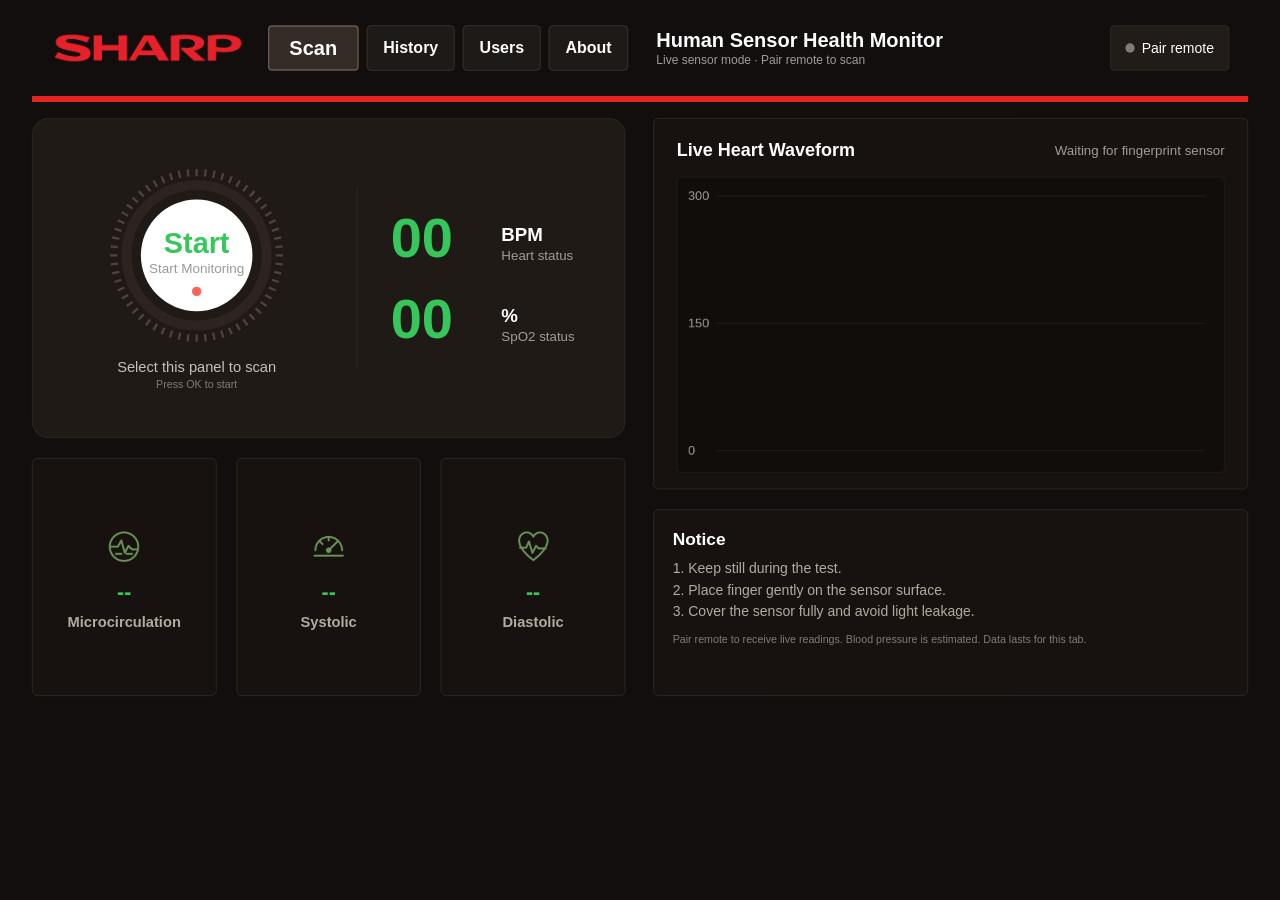
==== v8/index.html @ edf5dcdd "Add isolated V8 development site" ====
<!doctype html><html lang="en"><head><meta charset="utf-8"><meta name="viewport" content="width=device-width,initial-scale=1"><title>Human Health Monitor</title><meta name="description" content="Health sensor dashboard: measurements, pulse waveform, profiles and session reports."><link rel="icon" href="data:image/svg+xml,%3Csvg xmlns='http://www.w3.org/2000/svg' viewBox='0 0 32 32'%3E%3Crect width='32' height='32' rx='8' fill='%230b2430'/%3E%3Cpath d='M4 17h6l3-8 5 15 3-7h7' fill='none' stroke='%235de2c1' stroke-width='3'/%3E%3C/svg%3E"><link rel="stylesheet" href="style.css?v=5"></head><body><div id="stage"><header><div class="brandLogo"><img src="assets/logo_sharp.png" alt="SHARP"></div><nav><button data-page="monitor" class="active">Scan</button><button data-page="reports">History</button><button data-page="users">Users</button><button data-page="about">About</button></nav><div class="heading"><h1 id="pageTitle">Human Sensor Health Monitor</h1><p id="subtitle">Live sensor mode · Pair remote to scan</p></div><button id="connect" class="connection"><i></i><span id="deviceName">Pair remote</span></button></header><main><section id="monitor" class="page scan"><div class="leftStack"><button class="collect" id="start" aria-label="Start health scan"><div class="ringAction"><div class="ring" id="ring"><svg viewBox="0 0 270 270" aria-hidden="true"><g id="ticks"></g><circle cx="135" cy="135" r="105.3" fill="none" stroke="#2d241f" stroke-width="14.85"/><circle id="progressArc" cx="135" cy="135" r="105.3" fill="none" stroke="#35c759" stroke-width="14.85" stroke-linecap="round" stroke-dasharray="661.619" stroke-dashoffset="661.619" transform="rotate(-90 135 135)"/><circle cx="135" cy="135" r="83.7" fill="white"/></svg><div class="ringText"><strong id="countdown">Start</strong><span id="ringCaption">Start Monitoring</span><i></i></div></div><span id="sessionTitle">Select this panel to scan</span><small id="sessionCopy">Press OK to start</small></div><div class="collectDivider"></div><div class="liveNumbers"><div class="liveRow"><strong id="hr">00</strong><div><b>BPM</b><span>Heart status</span></div></div><div class="liveRow"><strong id="spo">00</strong><div><b>%</b><span>SpO2 status</span></div></div></div></button><div class="bottomCards"><article class="panel"><img src="assets/microcirculation.png" alt=""><strong id="micro">--</strong><b>Microcirculation</b></article><article class="panel" title="Estimated from heart rate, not a measured blood pressure"><img src="assets/pressure.png" alt=""><strong id="sys">--</strong><b>Systolic</b></article><article class="panel" title="Estimated from heart rate, not a measured blood pressure"><img src="assets/hrv.png" alt=""><strong id="dia">--</strong><b>Diastolic</b></article></div></div><div class="rightStack"><article class="panel wavePanel"><div class="waveHead"><h2>Live Heart Waveform</h2><span id="waveLabel">Waiting for fingerprint sensor</span></div><div class="chart"><canvas id="wave" aria-label="Live heart waveform" role="img"></canvas></div></article><article class="panel noticePanel"><h2>Notice</h2><p>1. Keep still during the test.<br>2. Place finger gently on the sensor surface.<br>3. Cover the sensor fully and avoid light leakage.</p><small id="notice" role="status">Pair remote to receive live readings. Blood pressure is estimated. Data lasts for this tab.</small></article></div></section><section id="reports" class="page historyPage" hidden><aside class="panel historyNav" id="historyNav"></aside><div class="panel historyContent"><div class="sectionhead"><div><h2 id="historyHeading">Report</h2><p>Latest 10 full health reports</p></div><button class="gold" id="latestReport">View Latest Report</button></div><div class="historyColumns"><div class="chart historyChart"><h2>Trend Chart</h2><div id="trend"></div></div><div class="chart historyRecords"><h2>Records</h2><div id="history"></div><div id="empty" class="empty">No records yet</div></div></div><div class="historyDesc"><span id="historyDesc">Recent scan measurements and comparisons of core health metrics.</span><button id="download">Export CSV</button></div></div></section><section id="users" class="page usersPage" hidden><article class="panel profilesPanel"><div class="sectionhead"><h2>Family Members</h2><button class="gold" id="addUser">Add User</button></div><div id="userCards"></div></article><article class="panel settingsPanel"><h2>Privacy & Authorization</h2><div class="setting"><span class="settingIcon">♧</span><div><h3>Local Only</h3><p>Profiles and measurements remain in this browser tab. Export reports before closing the tab.</p></div><span class="tag">ON</span></div><div class="setting"><span class="settingIcon">♧</span><div><h3>Family Notifications</h3><p>Family notifications are not available in this web edition.</p></div><span class="tag muted">OFF</span></div><label class="profileLabel">Active user<select id="profile"></select></label></article></section><section id="about" class="page aboutPage" hidden><article class="panel aboutPanel"><div class="aboutBrand"><img src="assets/logo_sharp.png" alt="SHARP"><div><p class="aboutKicker">TV APPLICATION INFORMATION</p><h2>Human Sensor Health Monitor</h2><p>Health measurements and session reporting through a compatible SHARP sensor remote.</p></div></div><div class="aboutGrid"><div><span>Version</span><strong>0.2.0 · TV Native BLE</strong></div><div><span>Release date</span><strong>24 September 2026</strong></div><div><span>Release time</span><strong>15:57 CEST (UTC+02:00)</strong></div><div><span>Author</span><strong>Alexander Jermakov</strong></div></div><div class="aboutFunction"><h3>Main function</h3><p>Connect to a compatible SHARP sensor remote and display heart rate, blood oxygen saturation, microcirculation, estimated blood-pressure values, a live pulse waveform, user profiles, and session history.</p></div><footer>© 2026 Sharp Corporation. All rights reserved.</footer></article></section></main><section id="reportDetail" hidden></section></div><div hidden><span id="date"></span><span id="modeBadge"></span><span id="sessionLabel"></span><span id="sessionMeta"></span><span id="signalLabel"></span><span id="hrv"></span><span id="fatigue"></span><span id="bp"></span><button id="stop"></button></div><dialog id="userDialog"><form id="userForm"><h2>Add profile</h2><label>Name<input name="name" required maxlength="60" autocomplete="off"></label><div class="formrow"><label>Age<input name="age" type="number" min="1" max="120"></label><label>Gender<select name="gender"><option>Not specified</option><option>Female</option><option>Male</option><option>Other</option></select></label></div><div class="formrow"><label>Height (cm)<input name="height" type="number" min="30" max="250"></label><label>Weight (kg)<input name="weight" type="number" min="1" max="350" step="0.1"></label></div><p class="mini">Session only. Closing this tab clears this profile.</p><div class="actions"><button type="button" id="cancelUser">Cancel</button><button class="primary">Create profile</button></div></form></dialog><dialog id="remoteDialog"><h2>Connect remote</h2><p id="remoteHelp">Remotes already authorized for this website appear below.</p><div id="remoteList" class="remoteList"></div><p id="remoteEmpty" class="mini">No saved remote is authorized for this website yet.</p><div class="actions remoteActions"><button id="cancelRemote">Cancel</button><button id="findRemote" class="primary">Find paired or nearby remote</button></div></dialog><dialog id="scanDialog"><h2>Place your finger on the sensor</h2><p>Cover the sensor fully with your finger. Keep still and avoid light leaking around your finger.</p><p>When ready, start the 40-second measurement and keep your finger in place until it finishes.</p><div class="actions"><button id="cancelScan">Cancel</button><button id="confirmScan" class="primary">Start scan</button></div></dialog><script src="app.js?v=8"></script></body></html>
---- v8/style.css ----
*{box-sizing:border-box}:root{color-scheme:dark;--accent:#e52320;--green:#35c759;--bg:#120e0d;--muted:#a09c95}body{margin:0;background:var(--bg);font-family:Roboto,Arial,sans-serif;color:white}#stage{width:1920px;height:1080px;padding:0 48px 36px;transform-origin:top left;position:relative}button,input,select{font:inherit;color:inherit}button{cursor:pointer;border:1px solid #382e28;background:#221c19;border-radius:6px;padding:12px 22px}button:focus-visible{outline:3px solid #fff;outline-offset:2px}button:hover{background:#2c231d}button:disabled{opacity:.4;cursor:default}header{height:153px;display:flex;align-items:center;padding:0 28px;border-bottom:9px solid var(--accent);gap:0}.brandLogo{padding:6px;margin-right:28px;flex-shrink:0}.brandLogo img{display:block;width:280px;height:56px;object-fit:contain}nav{display:flex;height:80px;padding:6px;gap:12px;flex-shrink:0}nav button{font-size:24px;font-weight:bold;background:#1e1a17;border-color:#4a3f38;padding:0 24px}nav button:first-child{font-size:30px;padding:0 30px}nav button.active{background:#352c27;border:2px solid #6b5a50}.heading{margin-left:36px;margin-right:20px;min-width:0;flex:1}.heading h1{font-size:30px;white-space:nowrap;margin:0;font-weight:700}.heading p{font-size:18px;color:var(--muted);white-space:nowrap;overflow:hidden;text-overflow:ellipsis;margin:3px 0 0}.connection{display:flex;gap:10px;align-items:center;white-space:nowrap;height:68px;margin-left:14px;font-size:21px}.connection i{width:14px;height:14px;border-radius:50%;background:#7f7b75}.connection.connected i{background:var(--green)}main{margin-top:24px;height:867px}.page{height:100%}.scan{display:grid;grid-template-columns:890px 1fr;gap:42px}.leftStack,.rightStack{display:flex;flex-direction:column;min-height:0}.panel{background:#171210;border:1px solid #3d2f26;border-radius:8px}.collect{height:480px;flex-shrink:0;background:#201a17;border:1px solid #352b25;border-radius:24px;padding:24px 56px;display:flex;align-items:center;text-align:left}.collect:focus-visible{outline:none;border:3px solid var(--green);padding:22px 54px}.collect:hover{background:#201a17}.ringAction{width:380px;flex-shrink:0;display:flex;flex-direction:column;align-items:center}.ring{width:270px;height:270px;position:relative}.ring svg{width:100%;height:100%}.ringText{position:absolute;inset:0;display:flex;align-items:center;justify-content:center;flex-direction:column;gap:4px;padding-top:22px}.ringText strong{font-size:43.2px;line-height:1;color:var(--green)}.ringText span{font-size:20.25px;color:#999}.ringText i{width:13.5px;height:13.5px;background:#ff3b30;border-radius:50%;margin-top:12px;opacity:.8}.scanning .ringText i{animation:blink 1.6s infinite}@keyframes blink{50%{opacity:.05}}.ringAction>span{font-size:22px;color:#c4c1b9;margin-top:20px}.ringAction>small{font-size:16px;color:#7f7b75;margin-top:4px}.collectDivider{width:1px;height:272px;background:#332a24;margin:0 50px;flex-shrink:0}.liveNumbers{flex:1}.liveRow{display:flex;align-items:flex-end}.liveRow+.liveRow{margin-top:28px}.liveRow>strong{font-size:84px;line-height:1.12;color:var(--green);width:150px;flex-shrink:0}.liveRow>div{margin-left:16px;margin-bottom:8px;display:flex;flex-direction:column;white-space:nowrap}.liveRow b{font-size:28px}.liveRow span{font-size:20px;color:var(--muted);margin-top:4px}.bottomCards{display:grid;grid-template-columns:repeat(3,1fr);gap:30px;flex:1;margin-top:30px}.bottomCards article{display:flex;flex-direction:column;align-items:center;justify-content:center;padding:28px 22px 24px}.bottomCards img{width:64px;height:64px;object-fit:contain}.bottomCards strong{font-size:32px;color:var(--green);margin-top:18px}.bottomCards b{font-size:22px;color:#b0ac9f;margin-top:14px}.wavePanel{flex:1;min-height:0;padding:32px 34px 24px;display:flex;flex-direction:column}.waveHead{display:flex;align-items:center;justify-content:space-between;gap:12px}.waveHead h2{font-size:27px;white-space:nowrap;margin:0}.waveHead span{font-size:20px;color:var(--muted);text-align:right}.chart{background:#110d0b;border:1px solid #281e18;border-radius:6px}.wavePanel .chart{flex:1;min-height:0;margin-top:24px;padding:8px}canvas{width:100%;height:100%;display:block}.noticePanel{height:280px;flex-shrink:0;margin-top:30px;padding:28px}.noticePanel h2{font-size:26px;margin:0}.noticePanel p{font-size:21px;color:#b0ac9f;line-height:1.55;margin:12px 0 0}.noticePanel small{display:block;font-size:16px;line-height:1.4;color:#7f7b75;margin-top:14px}h2,h3,p{margin-top:0}.historyPage{display:grid;grid-template-columns:300px 1fr;gap:30px}.historyNav{padding:18px;display:flex;flex-direction:column;gap:16px}.historyNav button{height:72px;font-size:24px;text-align:left;padding:0 24px;font-weight:700}.historyNav button.active{background:#352c27;color:#e8ca85;border-color:#6b5a50}.historyContent{padding:32px;display:flex;flex-direction:column}.sectionhead{display:flex;align-items:center;justify-content:space-between;gap:20px}.sectionhead h2{font-size:30px;margin:0}.historyContent .sectionhead h2{font-size:44px}.sectionhead p{font-size:21px;color:var(--muted);margin:8px 0 0}.gold{background:linear-gradient(135deg,#e8ca85,#c49045);color:#3e2a14;border:0;border-radius:34px;font-size:22px;height:68px;padding:0 32px}.gold:hover{background:linear-gradient(135deg,#eacb88,#cf9b4f)}.historyColumns{display:grid;grid-template-columns:1.1fr .9fr;gap:24px;margin-top:22px;flex:1;min-height:0}.historyColumns>div{padding:28px;display:flex;flex-direction:column;min-height:0}.historyColumns h2{font-size:30px;margin:0 0 16px}.historyDesc{background:#211b15;color:#7d7465;padding:18px 32px;margin-top:20px;font-size:21px;display:flex;align-items:center;gap:20px}.historyDesc span{flex:1}.historyDesc button{font-size:18px}#history{overflow:auto}.record{width:100%;text-align:left;margin-bottom:12px;padding:18px;font-size:23px}.record small{font-size:18px;color:var(--muted);display:block;margin-top:8px}.empty{font-size:24px;color:var(--muted);text-align:center;margin:auto;padding:20px}#trend{height:100%;display:grid;align-items:center}#trend svg{width:100%;height:100%}.usersPage{display:grid;grid-template-columns:1fr 1fr;gap:36px}.profilesPanel,.settingsPanel{padding:34px;overflow:auto}.settingsPanel h2{font-size:30px}.setting{display:flex;align-items:center;gap:18px;padding:22px;margin-top:22px;background:#1b1513;border:1px solid #322720;border-radius:6px}.settingIcon{font-size:42px;color:#c49045}.setting h3{font-size:26px;margin:0}.setting p{font-size:22px;color:var(--muted);line-height:1.4;margin:6px 0 0}.tag{background:#293323;color:#d4e4cd;padding:10px 22px;font-size:19px;border-radius:6px}.muted{background:#201b18;color:#7f7b75}.profileLabel{display:flex;align-items:center;justify-content:space-between;margin-top:30px;font-size:22px;color:var(--muted)}select,input{background:#211a16;border:1px solid #4a3f38;border-radius:6px;padding:12px;font-size:22px}#userCards{margin-top:24px}.usercard{display:flex;align-items:center;gap:22px;padding:25px;margin-bottom:18px;border:1px solid #322720;background:#1b1513;border-radius:6px}.usercard.selected{border-color:#c49045;background:#251d18}.avatar{border-radius:50%;background:#413324;color:#e8ca85;width:72px;height:72px;display:grid;place-items:center;font-size:30px}.usercard h2{font-size:28px;margin:0 0 8px}.usercard p{font-size:20px;color:var(--muted);margin:4px 0}.usercard .userInfo{flex:1}.usercard button{font-size:20px}.usercard .editUser{padding:12px}dialog{background:#171210;color:white;border:1px solid #4a3f38;border-radius:12px;padding:30px;width:520px;max-width:90vw;font-size:18px}dialog::backdrop{background:#000b}dialog h2{font-size:26px}form label{display:grid;gap:8px;margin:16px 0}form input,form select{width:100%;font-size:18px}.formrow{display:grid;grid-template-columns:1fr 1fr;gap:15px}.actions{display:flex;justify-content:flex-end;gap:12px}.primary{background:#c49045;color:#26170b}.mini{font-size:14px;color:var(--muted)}.logoOptions{display:flex;gap:15px;margin:25px 0}.logoOptions img{width:170px;height:50px;object-fit:contain}.remoteList{display:grid;gap:10px;margin:20px 0}.remoteDevice{display:flex;align-items:center;justify-content:space-between;width:100%;text-align:left;padding:16px}.remoteDevice span{display:grid;gap:4px}.remoteDevice small{color:var(--muted)}.remoteDevice b{color:var(--green)}.remoteActions{margin-top:22px;flex-wrap:wrap}#reportDetail{position:absolute;inset:0;background:var(--bg);padding:24px 32px;z-index:3;display:grid;grid-template-columns:1.8fr 1fr;gap:16px}.reportMain,.reportAside{padding:16px;display:flex;flex-direction:column;gap:12px;min-height:0}.reportHeader{display:flex;align-items:center;justify-content:space-between;height:72px;gap:20px}.reportHeader h2{background:#3a3028;font-size:32px;padding:10px 32px;clip-path:polygon(0 0,95% 0,100% 100%,5% 100%);margin:0}.score{background:#24201c;padding:10px 18px;font-size:12px;color:var(--muted)}.score strong{display:block;font-size:24px;color:var(--green)}.reportGauges{display:grid;grid-template-columns:1fr 1fr;gap:20px;height:190px}.reportGauge{display:flex;align-items:center;justify-content:center;gap:18px;background:#1b1513;border:1px solid #322720;border-radius:6px;font-size:26px}.gauge{width:154px;height:154px;border-radius:50%;border:11px solid #35c759;display:flex;flex-direction:column;justify-content:center;align-items:center;color:#35c759;font-size:38px}.gauge small{font-size:18px;color:var(--muted)}.reportTiles{display:grid;grid-template-columns:repeat(4,1fr);gap:8px;height:105px}.tile{border:1px solid #322720;padding:12px;background:#1b1513;display:flex;gap:10px;align-items:center;font-size:16px}.tile img{width:36px;height:36px}.tile strong{display:block;color:var(--green);font-size:24px;margin:8px 0}.reportCharts{display:grid;grid-template-columns:1fr 1fr;gap:12px;flex:1;min-height:0}.reportCharts>div{padding:18px;display:flex;flex-direction:column}.reportCharts h3{font-size:23px;margin:0}.reportCharts svg{width:100%;flex:1;min-height:0}.reportAdvice{height:180px;background:#1b1513;border:1px solid #322720;padding:24px}.reportAdvice h3{font-size:26px}.reportAdvice p{font-size:21px;color:var(--muted);line-height:1.5}.reportAside h2{font-size:26px;margin:0}.reportAside>p{font-size:16px;color:var(--muted);margin:0}.overall{height:110px;border:1px solid #322720;background:#1b1513;padding:20px;display:flex;justify-content:space-between;align-items:center;font-size:22px}.overall strong{font-size:32px;color:var(--green)}.miniCharts{display:grid;grid-template-columns:1fr 1fr;grid-template-rows:repeat(3,1fr);gap:10px;flex:1;min-height:0}.miniChart{padding:12px;border:1px solid #322720;background:#1b1513;display:flex;flex-direction:column}.miniChart h3{font-size:18px;margin:0;display:flex;justify-content:space-between}.miniChart h3 span{font-size:12px;color:#c49045}.miniChart svg{width:100%;flex:1;min-height:0}.miniValues{display:flex;justify-content:space-between;font-size:12px;color:var(--muted)}.miniValues strong{display:block;font-size:20px;color:var(--green)}.aboutPage{display:grid;place-items:center;padding:12px 72px 36px}.aboutPanel{width:100%;max-width:1450px;padding:54px 64px;display:flex;flex-direction:column;gap:38px;background:linear-gradient(145deg,#1d1714,#120e0d)}.aboutBrand{display:flex;align-items:center;gap:56px;padding-bottom:34px;border-bottom:2px solid var(--accent)}.aboutBrand img{width:360px;height:84px;object-fit:contain}.aboutBrand h2{font-size:46px;margin:4px 0 10px}.aboutBrand>div>p:last-child{font-size:22px;color:var(--muted);margin:0;line-height:1.45}.aboutKicker{font-size:17px;letter-spacing:.16em;color:var(--accent);font-weight:700;margin:0}.aboutGrid{display:grid;grid-template-columns:1fr 1fr;gap:22px}.aboutGrid>div{display:flex;align-items:center;justify-content:space-between;gap:24px;background:#211a17;border:1px solid #40332c;border-radius:8px;padding:24px 28px}.aboutGrid span{font-size:20px;color:var(--muted)}.aboutGrid strong{font-size:23px;text-align:right}.aboutFunction{background:#15100e;border-left:6px solid var(--green);padding:26px 32px}.aboutFunction h3{font-size:28px;margin:0 0 12px}.aboutFunction p{font-size:21px;color:#c2bdb5;line-height:1.55;margin:0}.aboutPanel footer{font-size:19px;color:#a09c95;text-align:center;padding-top:8px}[hidden]{display:none!important}@media(prefers-reduced-motion:reduce){*{animation:none!important}}@media(max-width:849px){#stage{width:100%;height:auto;padding:0 16px 24px}header{height:auto;min-height:125px;flex-wrap:wrap;padding:16px 0;gap:12px;border-bottom-width:4px}.brandLogo{margin-right:10px;padding:0}.brandLogo img{width:140px;height:28px}nav{height:46px;padding:0;gap:6px}nav button,nav button:first-child{font-size:16px;padding:0 15px}.heading{margin:0;order:3;width:100%;flex:auto}.heading h1{font-size:22px}.heading p{font-size:14px}.connection{margin:0;margin-left:auto;height:40px;font-size:13px;padding:8px}.connection i{width:9px;height:9px}main{height:auto;margin-top:18px}.scan{grid-template-columns:1fr;gap:20px}.collect{height:330px;padding:18px;justify-content:center}.collect:focus-visible{padding:16px}.ringAction{width:48%;}.ring{width:190px;height:190px}.ringText{padding-top:14px;gap:3px}.ringText strong{font-size:30px}.ringText span{font-size:14px}.ringText i{width:9px;height:9px;margin-top:8px}.ringAction>span{font-size:15px;margin-top:12px}.ringAction>small{font-size:13px}.collectDivider{height:190px;margin:0 20px}.liveRow>strong{font-size:48px;width:80px}.liveRow>div{margin-left:8px}.liveRow b{font-size:20px}.liveRow span{font-size:13px}.bottomCards{gap:12px;margin-top:16px;height:170px}.bottomCards article{padding:16px 6px}.bottomCards img{width:42px;height:42px}.bottomCards strong{font-size:24px;margin-top:10px}.bottomCards b{font-size:14px;margin-top:10px}.wavePanel{height:340px;flex:none;padding:20px}.waveHead h2{font-size:19px}.waveHead span{font-size:13px}.wavePanel .chart{margin-top:16px}.noticePanel{height:auto;margin-top:16px;padding:20px}.noticePanel h2{font-size:22px}.noticePanel p{font-size:16px}.noticePanel small{font-size:13px}.historyPage{grid-template-columns:1fr;gap:16px}.historyNav{display:flex;flex-direction:row;overflow:auto;padding:10px;gap:8px}.historyNav button{font-size:14px;white-space:nowrap;height:44px;padding:0 15px}.historyContent{padding:18px}.historyContent .sectionhead h2{font-size:26px}.sectionhead p{font-size:14px}.gold{font-size:14px;height:44px;padding:0 18px}.historyColumns{grid-template-columns:1fr}.historyColumns>div{padding:16px;min-height:220px}.historyColumns h2{font-size:22px}.historyDesc{padding:14px;font-size:14px;flex-wrap:wrap}.historyDesc button{font-size:14px}.record{font-size:17px}.record small{font-size:14px}.usersPage{grid-template-columns:1fr;gap:16px}.profilesPanel,.settingsPanel{padding:20px}.sectionhead h2,.settingsPanel h2{font-size:24px}.usercard{padding:14px;gap:12px}.avatar{width:44px;height:44px;font-size:24px}.usercard h2{font-size:21px}.usercard p{font-size:14px}.usercard button{font-size:14px;padding:10px}.setting{padding:14px;gap:12px}.setting h3{font-size:20px}.setting p{font-size:15px}.settingIcon{font-size:28px}.tag{padding:6px 12px;font-size:14px}.profileLabel,select{font-size:16px}#reportDetail{position:fixed;overflow:auto;grid-template-columns:1fr;padding:16px;display:block}.reportHeader h2{font-size:19px;padding:10px}.reportHeader button{font-size:14px;padding:10px}.score{font-size:10px;padding:8px}.reportGauges{height:140px;gap:10px}.gauge{width:100px;height:100px;font-size:28px;border-width:7px}.reportGauge{gap:8px;font-size:17px}.gauge small{font-size:14px}.reportTiles{height:auto;grid-template-columns:1fr 1fr}.reportCharts{min-height:200px}.reportCharts h3{font-size:17px}.reportAdvice{height:auto;padding:16px}.reportAdvice h3{font-size:20px}.reportAdvice p{font-size:15px}.reportAside{margin-top:16px}.miniCharts{grid-template-rows:repeat(3,220px)}.reportHeader{gap:6px}.profileLabel{gap:12px}}@media(max-width:430px){.connection{order:4;margin-left:0}.collect{height:280px;padding:10px}.ring{width:145px;height:145px}.ringText strong{font-size:23px}.ringText span{font-size:11px}.ringText i{width:7px;height:7px;margin-top:3px}.ringText{padding-top:10px}.ringAction>span{font-size:13px}.collectDivider{margin:0 10px}.liveRow>strong{font-size:37px;width:56px}.liveRow b{font-size:17px}.liveRow span{font-size:11px}.bottomCards b{font-size:12px}.reportGauge{font-size:13px}.gauge{width:80px;height:80px;font-size:22px}}
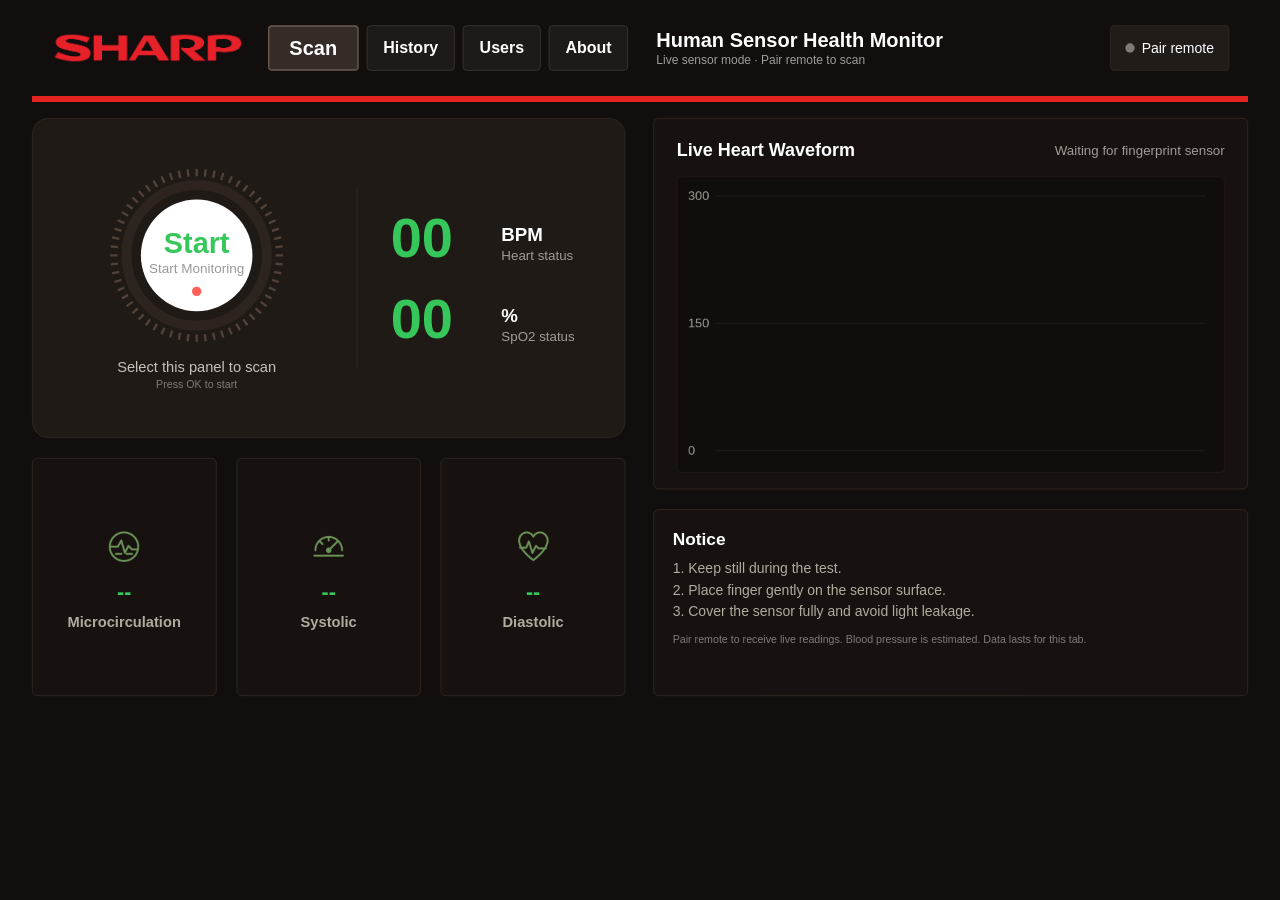
==== commit fd32b94d: "Support BLE diagnostics on legacy TV WebViews" ====
--- a/v8/index.html
+++ b/v8/index.html
@@ -1 +1 @@
-<!doctype html><html lang="en"><head><meta charset="utf-8"><meta name="viewport" content="width=device-width,initial-scale=1"><title>Human Health Monitor</title><meta name="description" content="Health sensor dashboard: measurements, pulse waveform, profiles and session reports."><link rel="icon" href="data:image/svg+xml,%3Csvg xmlns='http://www.w3.org/2000/svg' viewBox='0 0 32 32'%3E%3Crect width='32' height='32' rx='8' fill='%230b2430'/%3E%3Cpath d='M4 17h6l3-8 5 15 3-7h7' fill='none' stroke='%235de2c1' stroke-width='3'/%3E%3C/svg%3E"><link rel="stylesheet" href="style.css?v=5"></head><body><div id="stage"><header><div class="brandLogo"><img src="assets/logo_sharp.png" alt="SHARP"></div><nav><button data-page="monitor" class="active">Scan</button><button data-page="reports">History</button><button data-page="users">Users</button><button data-page="about">About</button></nav><div class="heading"><h1 id="pageTitle">Human Sensor Health Monitor</h1><p id="subtitle">Live sensor mode · Pair remote to scan</p></div><button id="connect" class="connection"><i></i><span id="deviceName">Pair remote</span></button></header><main><section id="monitor" class="page scan"><div class="leftStack"><button class="collect" id="start" aria-label="Start health scan"><div class="ringAction"><div class="ring" id="ring"><svg viewBox="0 0 270 270" aria-hidden="true"><g id="ticks"></g><circle cx="135" cy="135" r="105.3" fill="none" stroke="#2d241f" stroke-width="14.85"/><circle id="progressArc" cx="135" cy="135" r="105.3" fill="none" stroke="#35c759" stroke-width="14.85" stroke-linecap="round" stroke-dasharray="661.619" stroke-dashoffset="661.619" transform="rotate(-90 135 135)"/><circle cx="135" cy="135" r="83.7" fill="white"/></svg><div class="ringText"><strong id="countdown">Start</strong><span id="ringCaption">Start Monitoring</span><i></i></div></div><span id="sessionTitle">Select this panel to scan</span><small id="sessionCopy">Press OK to start</small></div><div class="collectDivider"></div><div class="liveNumbers"><div class="liveRow"><strong id="hr">00</strong><div><b>BPM</b><span>Heart status</span></div></div><div class="liveRow"><strong id="spo">00</strong><div><b>%</b><span>SpO2 status</span></div></div></div></button><div class="bottomCards"><article class="panel"><img src="assets/microcirculation.png" alt=""><strong id="micro">--</strong><b>Microcirculation</b></article><article class="panel" title="Estimated from heart rate, not a measured blood pressure"><img src="assets/pressure.png" alt=""><strong id="sys">--</strong><b>Systolic</b></article><article class="panel" title="Estimated from heart rate, not a measured blood pressure"><img src="assets/hrv.png" alt=""><strong id="dia">--</strong><b>Diastolic</b></article></div></div><div class="rightStack"><article class="panel wavePanel"><div class="waveHead"><h2>Live Heart Waveform</h2><span id="waveLabel">Waiting for fingerprint sensor</span></div><div class="chart"><canvas id="wave" aria-label="Live heart waveform" role="img"></canvas></div></article><article class="panel noticePanel"><h2>Notice</h2><p>1. Keep still during the test.<br>2. Place finger gently on the sensor surface.<br>3. Cover the sensor fully and avoid light leakage.</p><small id="notice" role="status">Pair remote to receive live readings. Blood pressure is estimated. Data lasts for this tab.</small></article></div></section><section id="reports" class="page historyPage" hidden><aside class="panel historyNav" id="historyNav"></aside><div class="panel historyContent"><div class="sectionhead"><div><h2 id="historyHeading">Report</h2><p>Latest 10 full health reports</p></div><button class="gold" id="latestReport">View Latest Report</button></div><div class="historyColumns"><div class="chart historyChart"><h2>Trend Chart</h2><div id="trend"></div></div><div class="chart historyRecords"><h2>Records</h2><div id="history"></div><div id="empty" class="empty">No records yet</div></div></div><div class="historyDesc"><span id="historyDesc">Recent scan measurements and comparisons of core health metrics.</span><button id="download">Export CSV</button></div></div></section><section id="users" class="page usersPage" hidden><article class="panel profilesPanel"><div class="sectionhead"><h2>Family Members</h2><button class="gold" id="addUser">Add User</button></div><div id="userCards"></div></article><article class="panel settingsPanel"><h2>Privacy & Authorization</h2><div class="setting"><span class="settingIcon">♧</span><div><h3>Local Only</h3><p>Profiles and measurements remain in this browser tab. Export reports before closing the tab.</p></div><span class="tag">ON</span></div><div class="setting"><span class="settingIcon">♧</span><div><h3>Family Notifications</h3><p>Family notifications are not available in this web edition.</p></div><span class="tag muted">OFF</span></div><label class="profileLabel">Active user<select id="profile"></select></label></article></section><section id="about" class="page aboutPage" hidden><article class="panel aboutPanel"><div class="aboutBrand"><img src="assets/logo_sharp.png" alt="SHARP"><div><p class="aboutKicker">TV APPLICATION INFORMATION</p><h2>Human Sensor Health Monitor</h2><p>Health measurements and session reporting through a compatible SHARP sensor remote.</p></div></div><div class="aboutGrid"><div><span>Version</span><strong>0.2.0 · TV Native BLE</strong></div><div><span>Release date</span><strong>24 September 2026</strong></div><div><span>Release time</span><strong>15:57 CEST (UTC+02:00)</strong></div><div><span>Author</span><strong>Alexander Jermakov</strong></div></div><div class="aboutFunction"><h3>Main function</h3><p>Connect to a compatible SHARP sensor remote and display heart rate, blood oxygen saturation, microcirculation, estimated blood-pressure values, a live pulse waveform, user profiles, and session history.</p></div><footer>© 2026 Sharp Corporation. All rights reserved.</footer></article></section></main><section id="reportDetail" hidden></section></div><div hidden><span id="date"></span><span id="modeBadge"></span><span id="sessionLabel"></span><span id="sessionMeta"></span><span id="signalLabel"></span><span id="hrv"></span><span id="fatigue"></span><span id="bp"></span><button id="stop"></button></div><dialog id="userDialog"><form id="userForm"><h2>Add profile</h2><label>Name<input name="name" required maxlength="60" autocomplete="off"></label><div class="formrow"><label>Age<input name="age" type="number" min="1" max="120"></label><label>Gender<select name="gender"><option>Not specified</option><option>Female</option><option>Male</option><option>Other</option></select></label></div><div class="formrow"><label>Height (cm)<input name="height" type="number" min="30" max="250"></label><label>Weight (kg)<input name="weight" type="number" min="1" max="350" step="0.1"></label></div><p class="mini">Session only. Closing this tab clears this profile.</p><div class="actions"><button type="button" id="cancelUser">Cancel</button><button class="primary">Create profile</button></div></form></dialog><dialog id="remoteDialog"><h2>Connect remote</h2><p id="remoteHelp">Remotes already authorized for this website appear below.</p><div id="remoteList" class="remoteList"></div><p id="remoteEmpty" class="mini">No saved remote is authorized for this website yet.</p><div class="actions remoteActions"><button id="cancelRemote">Cancel</button><button id="findRemote" class="primary">Find paired or nearby remote</button></div></dialog><dialog id="scanDialog"><h2>Place your finger on the sensor</h2><p>Cover the sensor fully with your finger. Keep still and avoid light leaking around your finger.</p><p>When ready, start the 40-second measurement and keep your finger in place until it finishes.</p><div class="actions"><button id="cancelScan">Cancel</button><button id="confirmScan" class="primary">Start scan</button></div></dialog><script src="app.js?v=8"></script></body></html>+<!doctype html><html lang="en"><head><meta charset="utf-8"><meta name="viewport" content="width=device-width,initial-scale=1"><title>Human Health Monitor</title><meta name="description" content="Health sensor dashboard: measurements, pulse waveform, profiles and session reports."><link rel="icon" href="data:image/svg+xml,%3Csvg xmlns='http://www.w3.org/2000/svg' viewBox='0 0 32 32'%3E%3Crect width='32' height='32' rx='8' fill='%230b2430'/%3E%3Cpath d='M4 17h6l3-8 5 15 3-7h7' fill='none' stroke='%235de2c1' stroke-width='3'/%3E%3C/svg%3E"><link rel="stylesheet" href="style.css?v=5"></head><body><div id="stage"><header><div class="brandLogo"><img src="assets/logo_sharp.png" alt="SHARP"></div><nav><button data-page="monitor" class="active">Scan</button><button data-page="reports">History</button><button data-page="users">Users</button><button data-page="about">About</button></nav><div class="heading"><h1 id="pageTitle">Human Sensor Health Monitor</h1><p id="subtitle">Live sensor mode · Pair remote to scan</p></div><button id="connect" class="connection"><i></i><span id="deviceName">Pair remote</span></button></header><main><section id="monitor" class="page scan"><div class="leftStack"><button class="collect" id="start" aria-label="Start health scan"><div class="ringAction"><div class="ring" id="ring"><svg viewBox="0 0 270 270" aria-hidden="true"><g id="ticks"></g><circle cx="135" cy="135" r="105.3" fill="none" stroke="#2d241f" stroke-width="14.85"/><circle id="progressArc" cx="135" cy="135" r="105.3" fill="none" stroke="#35c759" stroke-width="14.85" stroke-linecap="round" stroke-dasharray="661.619" stroke-dashoffset="661.619" transform="rotate(-90 135 135)"/><circle cx="135" cy="135" r="83.7" fill="white"/></svg><div class="ringText"><strong id="countdown">Start</strong><span id="ringCaption">Start Monitoring</span><i></i></div></div><span id="sessionTitle">Select this panel to scan</span><small id="sessionCopy">Press OK to start</small></div><div class="collectDivider"></div><div class="liveNumbers"><div class="liveRow"><strong id="hr">00</strong><div><b>BPM</b><span>Heart status</span></div></div><div class="liveRow"><strong id="spo">00</strong><div><b>%</b><span>SpO2 status</span></div></div></div></button><div class="bottomCards"><article class="panel"><img src="assets/microcirculation.png" alt=""><strong id="micro">--</strong><b>Microcirculation</b></article><article class="panel" title="Estimated from heart rate, not a measured blood pressure"><img src="assets/pressure.png" alt=""><strong id="sys">--</strong><b>Systolic</b></article><article class="panel" title="Estimated from heart rate, not a measured blood pressure"><img src="assets/hrv.png" alt=""><strong id="dia">--</strong><b>Diastolic</b></article></div></div><div class="rightStack"><article class="panel wavePanel"><div class="waveHead"><h2>Live Heart Waveform</h2><span id="waveLabel">Waiting for fingerprint sensor</span></div><div class="chart"><canvas id="wave" aria-label="Live heart waveform" role="img"></canvas></div></article><article class="panel noticePanel"><h2>Notice</h2><p>1. Keep still during the test.<br>2. Place finger gently on the sensor surface.<br>3. Cover the sensor fully and avoid light leakage.</p><small id="notice" role="status">Pair remote to receive live readings. Blood pressure is estimated. Data lasts for this tab.</small></article></div></section><section id="reports" class="page historyPage" hidden><aside class="panel historyNav" id="historyNav"></aside><div class="panel historyContent"><div class="sectionhead"><div><h2 id="historyHeading">Report</h2><p>Latest 10 full health reports</p></div><button class="gold" id="latestReport">View Latest Report</button></div><div class="historyColumns"><div class="chart historyChart"><h2>Trend Chart</h2><div id="trend"></div></div><div class="chart historyRecords"><h2>Records</h2><div id="history"></div><div id="empty" class="empty">No records yet</div></div></div><div class="historyDesc"><span id="historyDesc">Recent scan measurements and comparisons of core health metrics.</span><button id="download">Export CSV</button></div></div></section><section id="users" class="page usersPage" hidden><article class="panel profilesPanel"><div class="sectionhead"><h2>Family Members</h2><button class="gold" id="addUser">Add User</button></div><div id="userCards"></div></article><article class="panel settingsPanel"><h2>Privacy & Authorization</h2><div class="setting"><span class="settingIcon">♧</span><div><h3>Local Only</h3><p>Profiles and measurements remain in this browser tab. Export reports before closing the tab.</p></div><span class="tag">ON</span></div><div class="setting"><span class="settingIcon">♧</span><div><h3>Family Notifications</h3><p>Family notifications are not available in this web edition.</p></div><span class="tag muted">OFF</span></div><label class="profileLabel">Active user<select id="profile"></select></label></article></section><section id="about" class="page aboutPage" hidden><article class="panel aboutPanel"><div class="aboutBrand"><img src="assets/logo_sharp.png" alt="SHARP"><div><p class="aboutKicker">TV APPLICATION INFORMATION</p><h2>Human Sensor Health Monitor</h2><p>Health measurements and session reporting through a compatible SHARP sensor remote.</p></div></div><div class="aboutGrid"><div><span>Version</span><strong>0.3.0 · V8 BLE Diagnostics</strong></div><div><span>Release date</span><strong>24 September 2026</strong></div><div><span>Release time</span><strong>15:57 CEST (UTC+02:00)</strong></div><div><span>Author</span><strong>Alexander Jermakov</strong></div></div><div class="aboutFunction"><h3>Main function</h3><p>Connect to a compatible SHARP sensor remote and display heart rate, blood oxygen saturation, microcirculation, estimated blood-pressure values, a live pulse waveform, user profiles, and session history.</p></div><footer>© 2026 Sharp Corporation. All rights reserved.</footer></article></section></main><section id="reportDetail" hidden></section></div><div hidden><span id="date"></span><span id="modeBadge"></span><span id="sessionLabel"></span><span id="sessionMeta"></span><span id="signalLabel"></span><span id="hrv"></span><span id="fatigue"></span><span id="bp"></span><button id="stop"></button></div><dialog id="userDialog"><form id="userForm"><h2>Add profile</h2><label>Name<input name="name" required maxlength="60" autocomplete="off"></label><div class="formrow"><label>Age<input name="age" type="number" min="1" max="120"></label><label>Gender<select name="gender"><option>Not specified</option><option>Female</option><option>Male</option><option>Other</option></select></label></div><div class="formrow"><label>Height (cm)<input name="height" type="number" min="30" max="250"></label><label>Weight (kg)<input name="weight" type="number" min="1" max="350" step="0.1"></label></div><p class="mini">Session only. Closing this tab clears this profile.</p><div class="actions"><button type="button" id="cancelUser">Cancel</button><button class="primary">Create profile</button></div></form></dialog><dialog id="remoteDialog"><h2>Connect remote</h2><p id="remoteHelp">Remotes already authorized for this website appear below.</p><div id="remoteList" class="remoteList"></div><p id="remoteEmpty" class="mini">No saved remote is authorized for this website yet.</p><div class="actions remoteActions"><button id="cancelRemote">Cancel</button><button id="findRemote" class="primary">Find paired or nearby remote</button></div></dialog><dialog id="scanDialog"><h2>Place your finger on the sensor</h2><p>Cover the sensor fully with your finger. Keep still and avoid light leaking around your finger.</p><p>When ready, start the 40-second measurement and keep your finger in place until it finishes.</p><div class="actions"><button id="cancelScan">Cancel</button><button id="confirmScan" class="primary">Start scan</button></div></dialog><script src="app.js?v=10"></script></body></html>
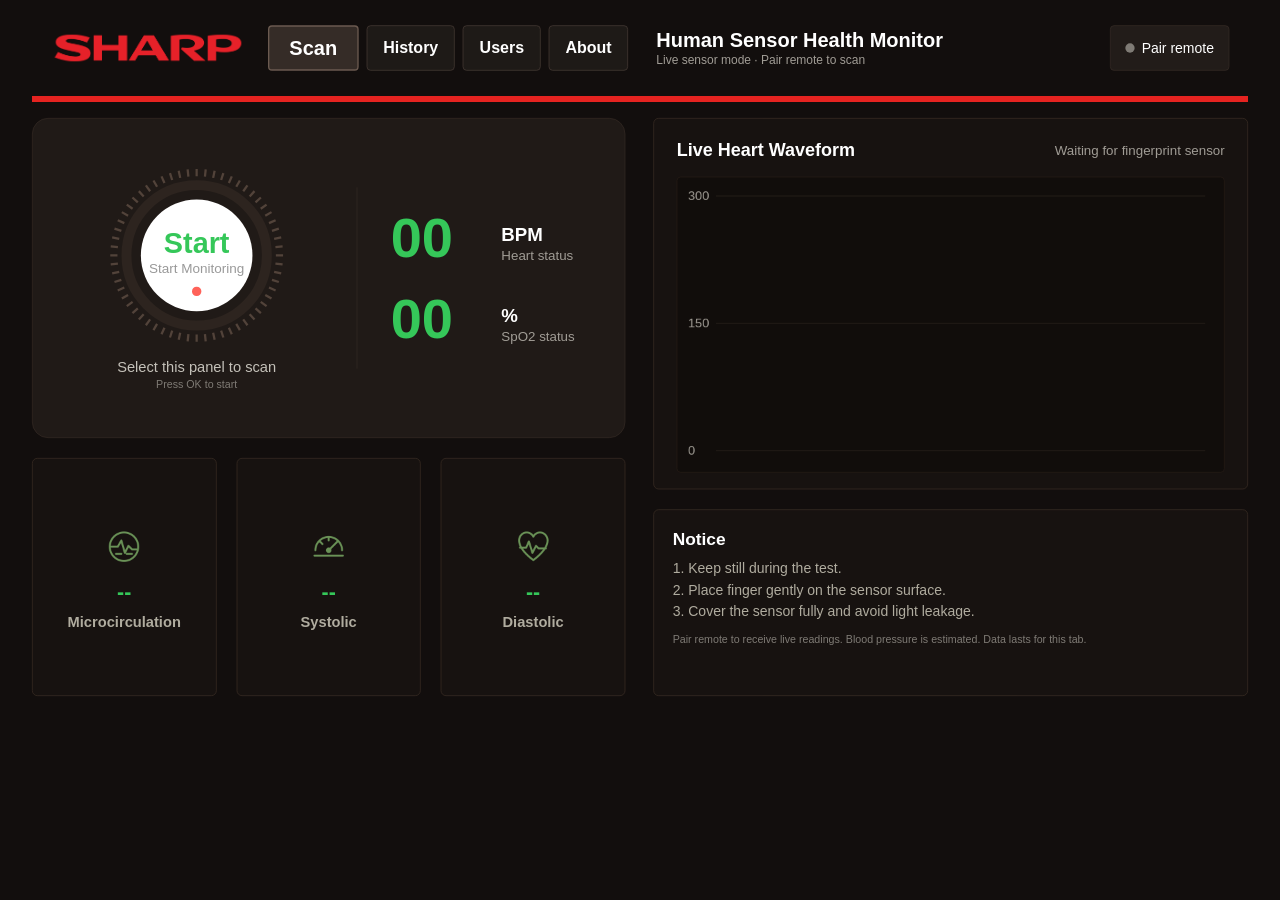
==== commit 9d7506b5: "Probe TitanOS native Bluetooth bridge" ====
--- a/v8/index.html
+++ b/v8/index.html
@@ -1 +1 @@
-<!doctype html><html lang="en"><head><meta charset="utf-8"><meta name="viewport" content="width=device-width,initial-scale=1"><title>Human Health Monitor</title><meta name="description" content="Health sensor dashboard: measurements, pulse waveform, profiles and session reports."><link rel="icon" href="data:image/svg+xml,%3Csvg xmlns='http://www.w3.org/2000/svg' viewBox='0 0 32 32'%3E%3Crect width='32' height='32' rx='8' fill='%230b2430'/%3E%3Cpath d='M4 17h6l3-8 5 15 3-7h7' fill='none' stroke='%235de2c1' stroke-width='3'/%3E%3C/svg%3E"><link rel="stylesheet" href="style.css?v=5"></head><body><div id="stage"><header><div class="brandLogo"><img src="assets/logo_sharp.png" alt="SHARP"></div><nav><button data-page="monitor" class="active">Scan</button><button data-page="reports">History</button><button data-page="users">Users</button><button data-page="about">About</button></nav><div class="heading"><h1 id="pageTitle">Human Sensor Health Monitor</h1><p id="subtitle">Live sensor mode · Pair remote to scan</p></div><button id="connect" class="connection"><i></i><span id="deviceName">Pair remote</span></button></header><main><section id="monitor" class="page scan"><div class="leftStack"><button class="collect" id="start" aria-label="Start health scan"><div class="ringAction"><div class="ring" id="ring"><svg viewBox="0 0 270 270" aria-hidden="true"><g id="ticks"></g><circle cx="135" cy="135" r="105.3" fill="none" stroke="#2d241f" stroke-width="14.85"/><circle id="progressArc" cx="135" cy="135" r="105.3" fill="none" stroke="#35c759" stroke-width="14.85" stroke-linecap="round" stroke-dasharray="661.619" stroke-dashoffset="661.619" transform="rotate(-90 135 135)"/><circle cx="135" cy="135" r="83.7" fill="white"/></svg><div class="ringText"><strong id="countdown">Start</strong><span id="ringCaption">Start Monitoring</span><i></i></div></div><span id="sessionTitle">Select this panel to scan</span><small id="sessionCopy">Press OK to start</small></div><div class="collectDivider"></div><div class="liveNumbers"><div class="liveRow"><strong id="hr">00</strong><div><b>BPM</b><span>Heart status</span></div></div><div class="liveRow"><strong id="spo">00</strong><div><b>%</b><span>SpO2 status</span></div></div></div></button><div class="bottomCards"><article class="panel"><img src="assets/microcirculation.png" alt=""><strong id="micro">--</strong><b>Microcirculation</b></article><article class="panel" title="Estimated from heart rate, not a measured blood pressure"><img src="assets/pressure.png" alt=""><strong id="sys">--</strong><b>Systolic</b></article><article class="panel" title="Estimated from heart rate, not a measured blood pressure"><img src="assets/hrv.png" alt=""><strong id="dia">--</strong><b>Diastolic</b></article></div></div><div class="rightStack"><article class="panel wavePanel"><div class="waveHead"><h2>Live Heart Waveform</h2><span id="waveLabel">Waiting for fingerprint sensor</span></div><div class="chart"><canvas id="wave" aria-label="Live heart waveform" role="img"></canvas></div></article><article class="panel noticePanel"><h2>Notice</h2><p>1. Keep still during the test.<br>2. Place finger gently on the sensor surface.<br>3. Cover the sensor fully and avoid light leakage.</p><small id="notice" role="status">Pair remote to receive live readings. Blood pressure is estimated. Data lasts for this tab.</small></article></div></section><section id="reports" class="page historyPage" hidden><aside class="panel historyNav" id="historyNav"></aside><div class="panel historyContent"><div class="sectionhead"><div><h2 id="historyHeading">Report</h2><p>Latest 10 full health reports</p></div><button class="gold" id="latestReport">View Latest Report</button></div><div class="historyColumns"><div class="chart historyChart"><h2>Trend Chart</h2><div id="trend"></div></div><div class="chart historyRecords"><h2>Records</h2><div id="history"></div><div id="empty" class="empty">No records yet</div></div></div><div class="historyDesc"><span id="historyDesc">Recent scan measurements and comparisons of core health metrics.</span><button id="download">Export CSV</button></div></div></section><section id="users" class="page usersPage" hidden><article class="panel profilesPanel"><div class="sectionhead"><h2>Family Members</h2><button class="gold" id="addUser">Add User</button></div><div id="userCards"></div></article><article class="panel settingsPanel"><h2>Privacy & Authorization</h2><div class="setting"><span class="settingIcon">♧</span><div><h3>Local Only</h3><p>Profiles and measurements remain in this browser tab. Export reports before closing the tab.</p></div><span class="tag">ON</span></div><div class="setting"><span class="settingIcon">♧</span><div><h3>Family Notifications</h3><p>Family notifications are not available in this web edition.</p></div><span class="tag muted">OFF</span></div><label class="profileLabel">Active user<select id="profile"></select></label></article></section><section id="about" class="page aboutPage" hidden><article class="panel aboutPanel"><div class="aboutBrand"><img src="assets/logo_sharp.png" alt="SHARP"><div><p class="aboutKicker">TV APPLICATION INFORMATION</p><h2>Human Sensor Health Monitor</h2><p>Health measurements and session reporting through a compatible SHARP sensor remote.</p></div></div><div class="aboutGrid"><div><span>Version</span><strong>0.3.0 · V8 BLE Diagnostics</strong></div><div><span>Release date</span><strong>24 September 2026</strong></div><div><span>Release time</span><strong>15:57 CEST (UTC+02:00)</strong></div><div><span>Author</span><strong>Alexander Jermakov</strong></div></div><div class="aboutFunction"><h3>Main function</h3><p>Connect to a compatible SHARP sensor remote and display heart rate, blood oxygen saturation, microcirculation, estimated blood-pressure values, a live pulse waveform, user profiles, and session history.</p></div><footer>© 2026 Sharp Corporation. All rights reserved.</footer></article></section></main><section id="reportDetail" hidden></section></div><div hidden><span id="date"></span><span id="modeBadge"></span><span id="sessionLabel"></span><span id="sessionMeta"></span><span id="signalLabel"></span><span id="hrv"></span><span id="fatigue"></span><span id="bp"></span><button id="stop"></button></div><dialog id="userDialog"><form id="userForm"><h2>Add profile</h2><label>Name<input name="name" required maxlength="60" autocomplete="off"></label><div class="formrow"><label>Age<input name="age" type="number" min="1" max="120"></label><label>Gender<select name="gender"><option>Not specified</option><option>Female</option><option>Male</option><option>Other</option></select></label></div><div class="formrow"><label>Height (cm)<input name="height" type="number" min="30" max="250"></label><label>Weight (kg)<input name="weight" type="number" min="1" max="350" step="0.1"></label></div><p class="mini">Session only. Closing this tab clears this profile.</p><div class="actions"><button type="button" id="cancelUser">Cancel</button><button class="primary">Create profile</button></div></form></dialog><dialog id="remoteDialog"><h2>Connect remote</h2><p id="remoteHelp">Remotes already authorized for this website appear below.</p><div id="remoteList" class="remoteList"></div><p id="remoteEmpty" class="mini">No saved remote is authorized for this website yet.</p><div class="actions remoteActions"><button id="cancelRemote">Cancel</button><button id="findRemote" class="primary">Find paired or nearby remote</button></div></dialog><dialog id="scanDialog"><h2>Place your finger on the sensor</h2><p>Cover the sensor fully with your finger. Keep still and avoid light leaking around your finger.</p><p>When ready, start the 40-second measurement and keep your finger in place until it finishes.</p><div class="actions"><button id="cancelScan">Cancel</button><button id="confirmScan" class="primary">Start scan</button></div></dialog><script src="app.js?v=10"></script></body></html>
+<!doctype html><html lang="en"><head><meta charset="utf-8"><meta name="viewport" content="width=device-width,initial-scale=1"><title>Human Health Monitor</title><meta name="description" content="Health sensor dashboard: measurements, pulse waveform, profiles and session reports."><link rel="icon" href="data:image/svg+xml,%3Csvg xmlns='http://www.w3.org/2000/svg' viewBox='0 0 32 32'%3E%3Crect width='32' height='32' rx='8' fill='%230b2430'/%3E%3Cpath d='M4 17h6l3-8 5 15 3-7h7' fill='none' stroke='%235de2c1' stroke-width='3'/%3E%3C/svg%3E"><link rel="stylesheet" href="style.css?v=5"></head><body><div id="stage"><header><div class="brandLogo"><img src="assets/logo_sharp.png" alt="SHARP"></div><nav><button data-page="monitor" class="active">Scan</button><button data-page="reports">History</button><button data-page="users">Users</button><button data-page="about">About</button></nav><div class="heading"><h1 id="pageTitle">Human Sensor Health Monitor</h1><p id="subtitle">Live sensor mode · Pair remote to scan</p></div><button id="connect" class="connection"><i></i><span id="deviceName">Pair remote</span></button></header><main><section id="monitor" class="page scan"><div class="leftStack"><button class="collect" id="start" aria-label="Start health scan"><div class="ringAction"><div class="ring" id="ring"><svg viewBox="0 0 270 270" aria-hidden="true"><g id="ticks"></g><circle cx="135" cy="135" r="105.3" fill="none" stroke="#2d241f" stroke-width="14.85"/><circle id="progressArc" cx="135" cy="135" r="105.3" fill="none" stroke="#35c759" stroke-width="14.85" stroke-linecap="round" stroke-dasharray="661.619" stroke-dashoffset="661.619" transform="rotate(-90 135 135)"/><circle cx="135" cy="135" r="83.7" fill="white"/></svg><div class="ringText"><strong id="countdown">Start</strong><span id="ringCaption">Start Monitoring</span><i></i></div></div><span id="sessionTitle">Select this panel to scan</span><small id="sessionCopy">Press OK to start</small></div><div class="collectDivider"></div><div class="liveNumbers"><div class="liveRow"><strong id="hr">00</strong><div><b>BPM</b><span>Heart status</span></div></div><div class="liveRow"><strong id="spo">00</strong><div><b>%</b><span>SpO2 status</span></div></div></div></button><div class="bottomCards"><article class="panel"><img src="assets/microcirculation.png" alt=""><strong id="micro">--</strong><b>Microcirculation</b></article><article class="panel" title="Estimated from heart rate, not a measured blood pressure"><img src="assets/pressure.png" alt=""><strong id="sys">--</strong><b>Systolic</b></article><article class="panel" title="Estimated from heart rate, not a measured blood pressure"><img src="assets/hrv.png" alt=""><strong id="dia">--</strong><b>Diastolic</b></article></div></div><div class="rightStack"><article class="panel wavePanel"><div class="waveHead"><h2>Live Heart Waveform</h2><span id="waveLabel">Waiting for fingerprint sensor</span></div><div class="chart"><canvas id="wave" aria-label="Live heart waveform" role="img"></canvas></div></article><article class="panel noticePanel"><h2>Notice</h2><p>1. Keep still during the test.<br>2. Place finger gently on the sensor surface.<br>3. Cover the sensor fully and avoid light leakage.</p><small id="notice" role="status">Pair remote to receive live readings. Blood pressure is estimated. Data lasts for this tab.</small></article></div></section><section id="reports" class="page historyPage" hidden><aside class="panel historyNav" id="historyNav"></aside><div class="panel historyContent"><div class="sectionhead"><div><h2 id="historyHeading">Report</h2><p>Latest 10 full health reports</p></div><button class="gold" id="latestReport">View Latest Report</button></div><div class="historyColumns"><div class="chart historyChart"><h2>Trend Chart</h2><div id="trend"></div></div><div class="chart historyRecords"><h2>Records</h2><div id="history"></div><div id="empty" class="empty">No records yet</div></div></div><div class="historyDesc"><span id="historyDesc">Recent scan measurements and comparisons of core health metrics.</span><button id="download">Export CSV</button></div></div></section><section id="users" class="page usersPage" hidden><article class="panel profilesPanel"><div class="sectionhead"><h2>Family Members</h2><button class="gold" id="addUser">Add User</button></div><div id="userCards"></div></article><article class="panel settingsPanel"><h2>Privacy & Authorization</h2><div class="setting"><span class="settingIcon">♧</span><div><h3>Local Only</h3><p>Profiles and measurements remain in this browser tab. Export reports before closing the tab.</p></div><span class="tag">ON</span></div><div class="setting"><span class="settingIcon">♧</span><div><h3>Family Notifications</h3><p>Family notifications are not available in this web edition.</p></div><span class="tag muted">OFF</span></div><label class="profileLabel">Active user<select id="profile"></select></label></article></section><section id="about" class="page aboutPage" hidden><article class="panel aboutPanel"><div class="aboutBrand"><img src="assets/logo_sharp.png" alt="SHARP"><div><p class="aboutKicker">TV APPLICATION INFORMATION</p><h2>Human Sensor Health Monitor</h2><p>Health measurements and session reporting through a compatible SHARP sensor remote.</p></div></div><div class="aboutGrid"><div><span>Version</span><strong>0.3.0 · V8 BLE Diagnostics</strong></div><div><span>Release date</span><strong>24 September 2026</strong></div><div><span>Release time</span><strong>15:57 CEST (UTC+02:00)</strong></div><div><span>Author</span><strong>Alexander Jermakov</strong></div></div><div class="aboutFunction"><h3>Main function</h3><p>Connect to a compatible SHARP sensor remote and display heart rate, blood oxygen saturation, microcirculation, estimated blood-pressure values, a live pulse waveform, user profiles, and session history.</p></div><footer>© 2026 Sharp Corporation. All rights reserved.</footer></article></section></main><section id="reportDetail" hidden></section></div><div hidden><span id="date"></span><span id="modeBadge"></span><span id="sessionLabel"></span><span id="sessionMeta"></span><span id="signalLabel"></span><span id="hrv"></span><span id="fatigue"></span><span id="bp"></span><button id="stop"></button></div><dialog id="userDialog"><form id="userForm"><h2>Add profile</h2><label>Name<input name="name" required maxlength="60" autocomplete="off"></label><div class="formrow"><label>Age<input name="age" type="number" min="1" max="120"></label><label>Gender<select name="gender"><option>Not specified</option><option>Female</option><option>Male</option><option>Other</option></select></label></div><div class="formrow"><label>Height (cm)<input name="height" type="number" min="30" max="250"></label><label>Weight (kg)<input name="weight" type="number" min="1" max="350" step="0.1"></label></div><p class="mini">Session only. Closing this tab clears this profile.</p><div class="actions"><button type="button" id="cancelUser">Cancel</button><button class="primary">Create profile</button></div></form></dialog><dialog id="remoteDialog"><h2>Connect remote</h2><p id="remoteHelp">Remotes already authorized for this website appear below.</p><div id="remoteList" class="remoteList"></div><p id="remoteEmpty" class="mini">No saved remote is authorized for this website yet.</p><div class="actions remoteActions"><button id="cancelRemote">Cancel</button><button id="findRemote" class="primary">Find paired or nearby remote</button></div></dialog><dialog id="scanDialog"><h2>Place your finger on the sensor</h2><p>Cover the sensor fully with your finger. Keep still and avoid light leaking around your finger.</p><p>When ready, start the 40-second measurement and keep your finger in place until it finishes.</p><div class="actions"><button id="cancelScan">Cancel</button><button id="confirmScan" class="primary">Start scan</button></div></dialog><script src="app.js?v=12"></script></body></html>
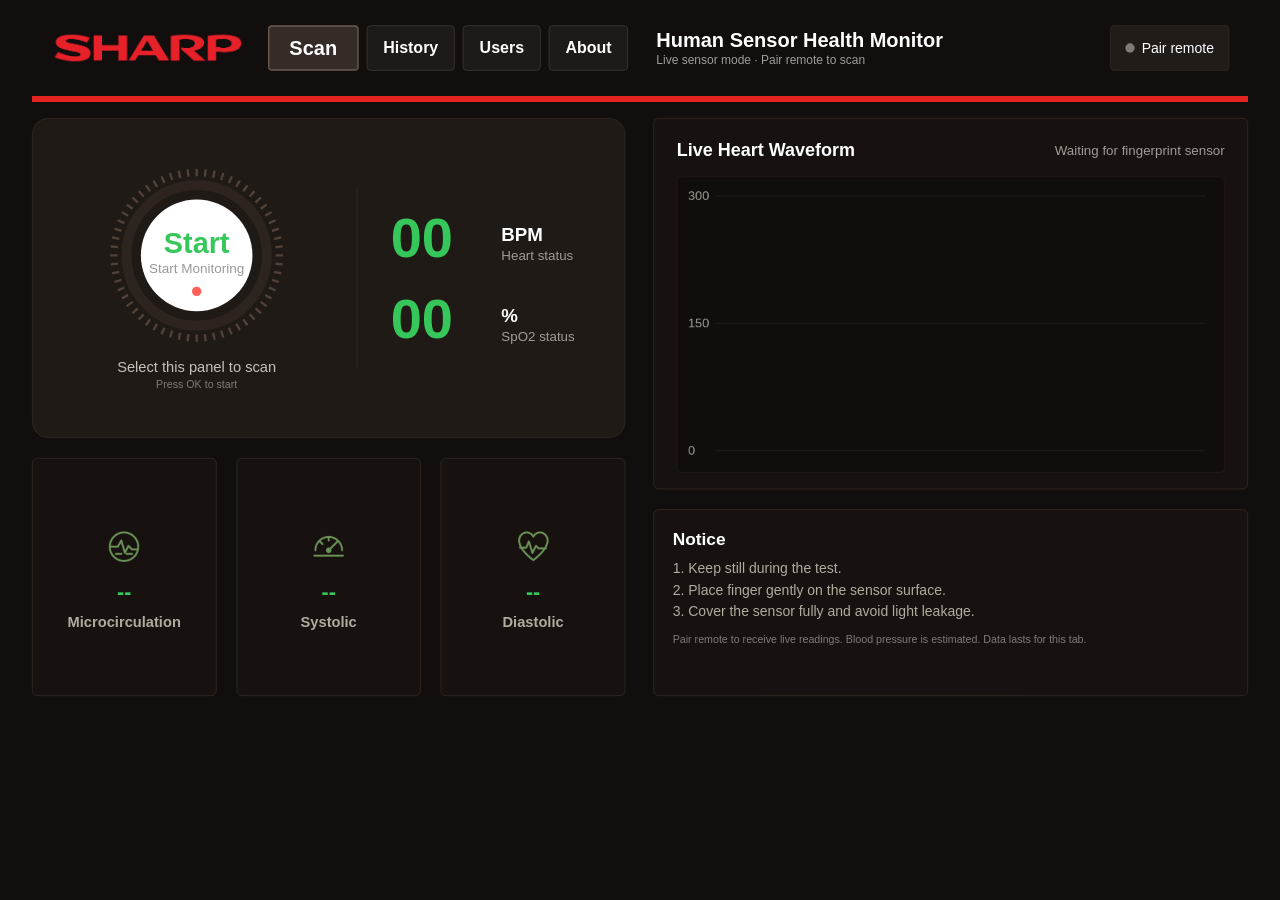
==== commit 174334ef: "Probe TitanOS Bluetooth RPC socket" ====
--- a/v8/index.html
+++ b/v8/index.html
@@ -1 +1 @@
-<!doctype html><html lang="en"><head><meta charset="utf-8"><meta name="viewport" content="width=device-width,initial-scale=1"><title>Human Health Monitor</title><meta name="description" content="Health sensor dashboard: measurements, pulse waveform, profiles and session reports."><link rel="icon" href="data:image/svg+xml,%3Csvg xmlns='http://www.w3.org/2000/svg' viewBox='0 0 32 32'%3E%3Crect width='32' height='32' rx='8' fill='%230b2430'/%3E%3Cpath d='M4 17h6l3-8 5 15 3-7h7' fill='none' stroke='%235de2c1' stroke-width='3'/%3E%3C/svg%3E"><link rel="stylesheet" href="style.css?v=5"></head><body><div id="stage"><header><div class="brandLogo"><img src="assets/logo_sharp.png" alt="SHARP"></div><nav><button data-page="monitor" class="active">Scan</button><button data-page="reports">History</button><button data-page="users">Users</button><button data-page="about">About</button></nav><div class="heading"><h1 id="pageTitle">Human Sensor Health Monitor</h1><p id="subtitle">Live sensor mode · Pair remote to scan</p></div><button id="connect" class="connection"><i></i><span id="deviceName">Pair remote</span></button></header><main><section id="monitor" class="page scan"><div class="leftStack"><button class="collect" id="start" aria-label="Start health scan"><div class="ringAction"><div class="ring" id="ring"><svg viewBox="0 0 270 270" aria-hidden="true"><g id="ticks"></g><circle cx="135" cy="135" r="105.3" fill="none" stroke="#2d241f" stroke-width="14.85"/><circle id="progressArc" cx="135" cy="135" r="105.3" fill="none" stroke="#35c759" stroke-width="14.85" stroke-linecap="round" stroke-dasharray="661.619" stroke-dashoffset="661.619" transform="rotate(-90 135 135)"/><circle cx="135" cy="135" r="83.7" fill="white"/></svg><div class="ringText"><strong id="countdown">Start</strong><span id="ringCaption">Start Monitoring</span><i></i></div></div><span id="sessionTitle">Select this panel to scan</span><small id="sessionCopy">Press OK to start</small></div><div class="collectDivider"></div><div class="liveNumbers"><div class="liveRow"><strong id="hr">00</strong><div><b>BPM</b><span>Heart status</span></div></div><div class="liveRow"><strong id="spo">00</strong><div><b>%</b><span>SpO2 status</span></div></div></div></button><div class="bottomCards"><article class="panel"><img src="assets/microcirculation.png" alt=""><strong id="micro">--</strong><b>Microcirculation</b></article><article class="panel" title="Estimated from heart rate, not a measured blood pressure"><img src="assets/pressure.png" alt=""><strong id="sys">--</strong><b>Systolic</b></article><article class="panel" title="Estimated from heart rate, not a measured blood pressure"><img src="assets/hrv.png" alt=""><strong id="dia">--</strong><b>Diastolic</b></article></div></div><div class="rightStack"><article class="panel wavePanel"><div class="waveHead"><h2>Live Heart Waveform</h2><span id="waveLabel">Waiting for fingerprint sensor</span></div><div class="chart"><canvas id="wave" aria-label="Live heart waveform" role="img"></canvas></div></article><article class="panel noticePanel"><h2>Notice</h2><p>1. Keep still during the test.<br>2. Place finger gently on the sensor surface.<br>3. Cover the sensor fully and avoid light leakage.</p><small id="notice" role="status">Pair remote to receive live readings. Blood pressure is estimated. Data lasts for this tab.</small></article></div></section><section id="reports" class="page historyPage" hidden><aside class="panel historyNav" id="historyNav"></aside><div class="panel historyContent"><div class="sectionhead"><div><h2 id="historyHeading">Report</h2><p>Latest 10 full health reports</p></div><button class="gold" id="latestReport">View Latest Report</button></div><div class="historyColumns"><div class="chart historyChart"><h2>Trend Chart</h2><div id="trend"></div></div><div class="chart historyRecords"><h2>Records</h2><div id="history"></div><div id="empty" class="empty">No records yet</div></div></div><div class="historyDesc"><span id="historyDesc">Recent scan measurements and comparisons of core health metrics.</span><button id="download">Export CSV</button></div></div></section><section id="users" class="page usersPage" hidden><article class="panel profilesPanel"><div class="sectionhead"><h2>Family Members</h2><button class="gold" id="addUser">Add User</button></div><div id="userCards"></div></article><article class="panel settingsPanel"><h2>Privacy & Authorization</h2><div class="setting"><span class="settingIcon">♧</span><div><h3>Local Only</h3><p>Profiles and measurements remain in this browser tab. Export reports before closing the tab.</p></div><span class="tag">ON</span></div><div class="setting"><span class="settingIcon">♧</span><div><h3>Family Notifications</h3><p>Family notifications are not available in this web edition.</p></div><span class="tag muted">OFF</span></div><label class="profileLabel">Active user<select id="profile"></select></label></article></section><section id="about" class="page aboutPage" hidden><article class="panel aboutPanel"><div class="aboutBrand"><img src="assets/logo_sharp.png" alt="SHARP"><div><p class="aboutKicker">TV APPLICATION INFORMATION</p><h2>Human Sensor Health Monitor</h2><p>Health measurements and session reporting through a compatible SHARP sensor remote.</p></div></div><div class="aboutGrid"><div><span>Version</span><strong>0.3.0 · V8 BLE Diagnostics</strong></div><div><span>Release date</span><strong>24 September 2026</strong></div><div><span>Release time</span><strong>15:57 CEST (UTC+02:00)</strong></div><div><span>Author</span><strong>Alexander Jermakov</strong></div></div><div class="aboutFunction"><h3>Main function</h3><p>Connect to a compatible SHARP sensor remote and display heart rate, blood oxygen saturation, microcirculation, estimated blood-pressure values, a live pulse waveform, user profiles, and session history.</p></div><footer>© 2026 Sharp Corporation. All rights reserved.</footer></article></section></main><section id="reportDetail" hidden></section></div><div hidden><span id="date"></span><span id="modeBadge"></span><span id="sessionLabel"></span><span id="sessionMeta"></span><span id="signalLabel"></span><span id="hrv"></span><span id="fatigue"></span><span id="bp"></span><button id="stop"></button></div><dialog id="userDialog"><form id="userForm"><h2>Add profile</h2><label>Name<input name="name" required maxlength="60" autocomplete="off"></label><div class="formrow"><label>Age<input name="age" type="number" min="1" max="120"></label><label>Gender<select name="gender"><option>Not specified</option><option>Female</option><option>Male</option><option>Other</option></select></label></div><div class="formrow"><label>Height (cm)<input name="height" type="number" min="30" max="250"></label><label>Weight (kg)<input name="weight" type="number" min="1" max="350" step="0.1"></label></div><p class="mini">Session only. Closing this tab clears this profile.</p><div class="actions"><button type="button" id="cancelUser">Cancel</button><button class="primary">Create profile</button></div></form></dialog><dialog id="remoteDialog"><h2>Connect remote</h2><p id="remoteHelp">Remotes already authorized for this website appear below.</p><div id="remoteList" class="remoteList"></div><p id="remoteEmpty" class="mini">No saved remote is authorized for this website yet.</p><div class="actions remoteActions"><button id="cancelRemote">Cancel</button><button id="findRemote" class="primary">Find paired or nearby remote</button></div></dialog><dialog id="scanDialog"><h2>Place your finger on the sensor</h2><p>Cover the sensor fully with your finger. Keep still and avoid light leaking around your finger.</p><p>When ready, start the 40-second measurement and keep your finger in place until it finishes.</p><div class="actions"><button id="cancelScan">Cancel</button><button id="confirmScan" class="primary">Start scan</button></div></dialog><script src="app.js?v=12"></script></body></html>
+<!doctype html><html lang="en"><head><meta charset="utf-8"><meta name="viewport" content="width=device-width,initial-scale=1"><title>Human Health Monitor</title><meta name="description" content="Health sensor dashboard: measurements, pulse waveform, profiles and session reports."><link rel="icon" href="data:image/svg+xml,%3Csvg xmlns='http://www.w3.org/2000/svg' viewBox='0 0 32 32'%3E%3Crect width='32' height='32' rx='8' fill='%230b2430'/%3E%3Cpath d='M4 17h6l3-8 5 15 3-7h7' fill='none' stroke='%235de2c1' stroke-width='3'/%3E%3C/svg%3E"><link rel="stylesheet" href="style.css?v=5"></head><body><div id="stage"><header><div class="brandLogo"><img src="assets/logo_sharp.png" alt="SHARP"></div><nav><button data-page="monitor" class="active">Scan</button><button data-page="reports">History</button><button data-page="users">Users</button><button data-page="about">About</button></nav><div class="heading"><h1 id="pageTitle">Human Sensor Health Monitor</h1><p id="subtitle">Live sensor mode · Pair remote to scan</p></div><button id="connect" class="connection"><i></i><span id="deviceName">Pair remote</span></button></header><main><section id="monitor" class="page scan"><div class="leftStack"><button class="collect" id="start" aria-label="Start health scan"><div class="ringAction"><div class="ring" id="ring"><svg viewBox="0 0 270 270" aria-hidden="true"><g id="ticks"></g><circle cx="135" cy="135" r="105.3" fill="none" stroke="#2d241f" stroke-width="14.85"/><circle id="progressArc" cx="135" cy="135" r="105.3" fill="none" stroke="#35c759" stroke-width="14.85" stroke-linecap="round" stroke-dasharray="661.619" stroke-dashoffset="661.619" transform="rotate(-90 135 135)"/><circle cx="135" cy="135" r="83.7" fill="white"/></svg><div class="ringText"><strong id="countdown">Start</strong><span id="ringCaption">Start Monitoring</span><i></i></div></div><span id="sessionTitle">Select this panel to scan</span><small id="sessionCopy">Press OK to start</small></div><div class="collectDivider"></div><div class="liveNumbers"><div class="liveRow"><strong id="hr">00</strong><div><b>BPM</b><span>Heart status</span></div></div><div class="liveRow"><strong id="spo">00</strong><div><b>%</b><span>SpO2 status</span></div></div></div></button><div class="bottomCards"><article class="panel"><img src="assets/microcirculation.png" alt=""><strong id="micro">--</strong><b>Microcirculation</b></article><article class="panel" title="Estimated from heart rate, not a measured blood pressure"><img src="assets/pressure.png" alt=""><strong id="sys">--</strong><b>Systolic</b></article><article class="panel" title="Estimated from heart rate, not a measured blood pressure"><img src="assets/hrv.png" alt=""><strong id="dia">--</strong><b>Diastolic</b></article></div></div><div class="rightStack"><article class="panel wavePanel"><div class="waveHead"><h2>Live Heart Waveform</h2><span id="waveLabel">Waiting for fingerprint sensor</span></div><div class="chart"><canvas id="wave" aria-label="Live heart waveform" role="img"></canvas></div></article><article class="panel noticePanel"><h2>Notice</h2><p>1. Keep still during the test.<br>2. Place finger gently on the sensor surface.<br>3. Cover the sensor fully and avoid light leakage.</p><small id="notice" role="status">Pair remote to receive live readings. Blood pressure is estimated. Data lasts for this tab.</small></article></div></section><section id="reports" class="page historyPage" hidden><aside class="panel historyNav" id="historyNav"></aside><div class="panel historyContent"><div class="sectionhead"><div><h2 id="historyHeading">Report</h2><p>Latest 10 full health reports</p></div><button class="gold" id="latestReport">View Latest Report</button></div><div class="historyColumns"><div class="chart historyChart"><h2>Trend Chart</h2><div id="trend"></div></div><div class="chart historyRecords"><h2>Records</h2><div id="history"></div><div id="empty" class="empty">No records yet</div></div></div><div class="historyDesc"><span id="historyDesc">Recent scan measurements and comparisons of core health metrics.</span><button id="download">Export CSV</button></div></div></section><section id="users" class="page usersPage" hidden><article class="panel profilesPanel"><div class="sectionhead"><h2>Family Members</h2><button class="gold" id="addUser">Add User</button></div><div id="userCards"></div></article><article class="panel settingsPanel"><h2>Privacy & Authorization</h2><div class="setting"><span class="settingIcon">♧</span><div><h3>Local Only</h3><p>Profiles and measurements remain in this browser tab. Export reports before closing the tab.</p></div><span class="tag">ON</span></div><div class="setting"><span class="settingIcon">♧</span><div><h3>Family Notifications</h3><p>Family notifications are not available in this web edition.</p></div><span class="tag muted">OFF</span></div><label class="profileLabel">Active user<select id="profile"></select></label></article></section><section id="about" class="page aboutPage" hidden><article class="panel aboutPanel"><div class="aboutBrand"><img src="assets/logo_sharp.png" alt="SHARP"><div><p class="aboutKicker">TV APPLICATION INFORMATION</p><h2>Human Sensor Health Monitor</h2><p>Health measurements and session reporting through a compatible SHARP sensor remote.</p></div></div><div class="aboutGrid"><div><span>Version</span><strong>0.3.0 · V8 BLE Diagnostics</strong></div><div><span>Release date</span><strong>24 September 2026</strong></div><div><span>Release time</span><strong>15:57 CEST (UTC+02:00)</strong></div><div><span>Author</span><strong>Alexander Jermakov</strong></div></div><div class="aboutFunction"><h3>Main function</h3><p>Connect to a compatible SHARP sensor remote and display heart rate, blood oxygen saturation, microcirculation, estimated blood-pressure values, a live pulse waveform, user profiles, and session history.</p></div><footer>© 2026 Sharp Corporation. All rights reserved.</footer></article></section></main><section id="reportDetail" hidden></section></div><div hidden><span id="date"></span><span id="modeBadge"></span><span id="sessionLabel"></span><span id="sessionMeta"></span><span id="signalLabel"></span><span id="hrv"></span><span id="fatigue"></span><span id="bp"></span><button id="stop"></button></div><dialog id="userDialog"><form id="userForm"><h2>Add profile</h2><label>Name<input name="name" required maxlength="60" autocomplete="off"></label><div class="formrow"><label>Age<input name="age" type="number" min="1" max="120"></label><label>Gender<select name="gender"><option>Not specified</option><option>Female</option><option>Male</option><option>Other</option></select></label></div><div class="formrow"><label>Height (cm)<input name="height" type="number" min="30" max="250"></label><label>Weight (kg)<input name="weight" type="number" min="1" max="350" step="0.1"></label></div><p class="mini">Session only. Closing this tab clears this profile.</p><div class="actions"><button type="button" id="cancelUser">Cancel</button><button class="primary">Create profile</button></div></form></dialog><dialog id="remoteDialog"><h2>Connect remote</h2><p id="remoteHelp">Remotes already authorized for this website appear below.</p><div id="remoteList" class="remoteList"></div><p id="remoteEmpty" class="mini">No saved remote is authorized for this website yet.</p><div class="actions remoteActions"><button id="cancelRemote">Cancel</button><button id="findRemote" class="primary">Find paired or nearby remote</button></div></dialog><dialog id="scanDialog"><h2>Place your finger on the sensor</h2><p>Cover the sensor fully with your finger. Keep still and avoid light leaking around your finger.</p><p>When ready, start the 40-second measurement and keep your finger in place until it finishes.</p><div class="actions"><button id="cancelScan">Cancel</button><button id="confirmScan" class="primary">Start scan</button></div></dialog><script src="app.js?v=13"></script></body></html>
